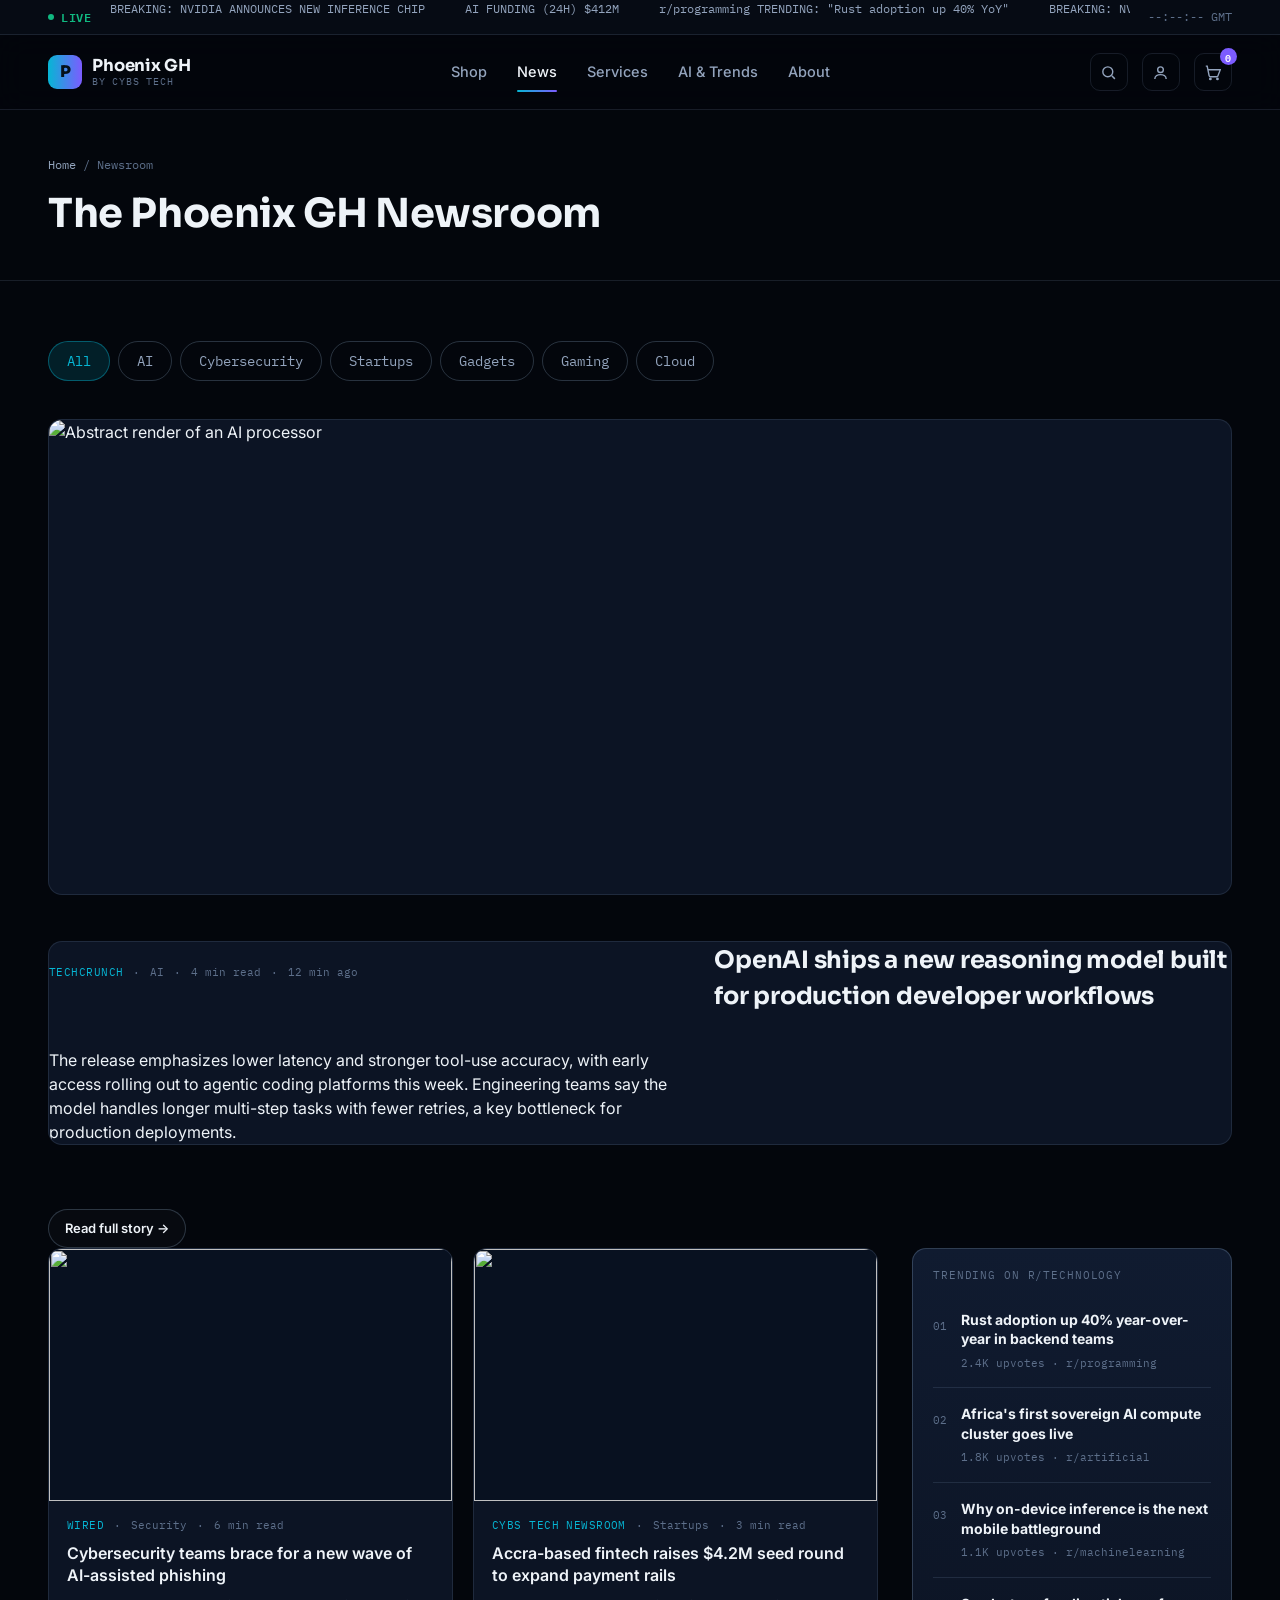
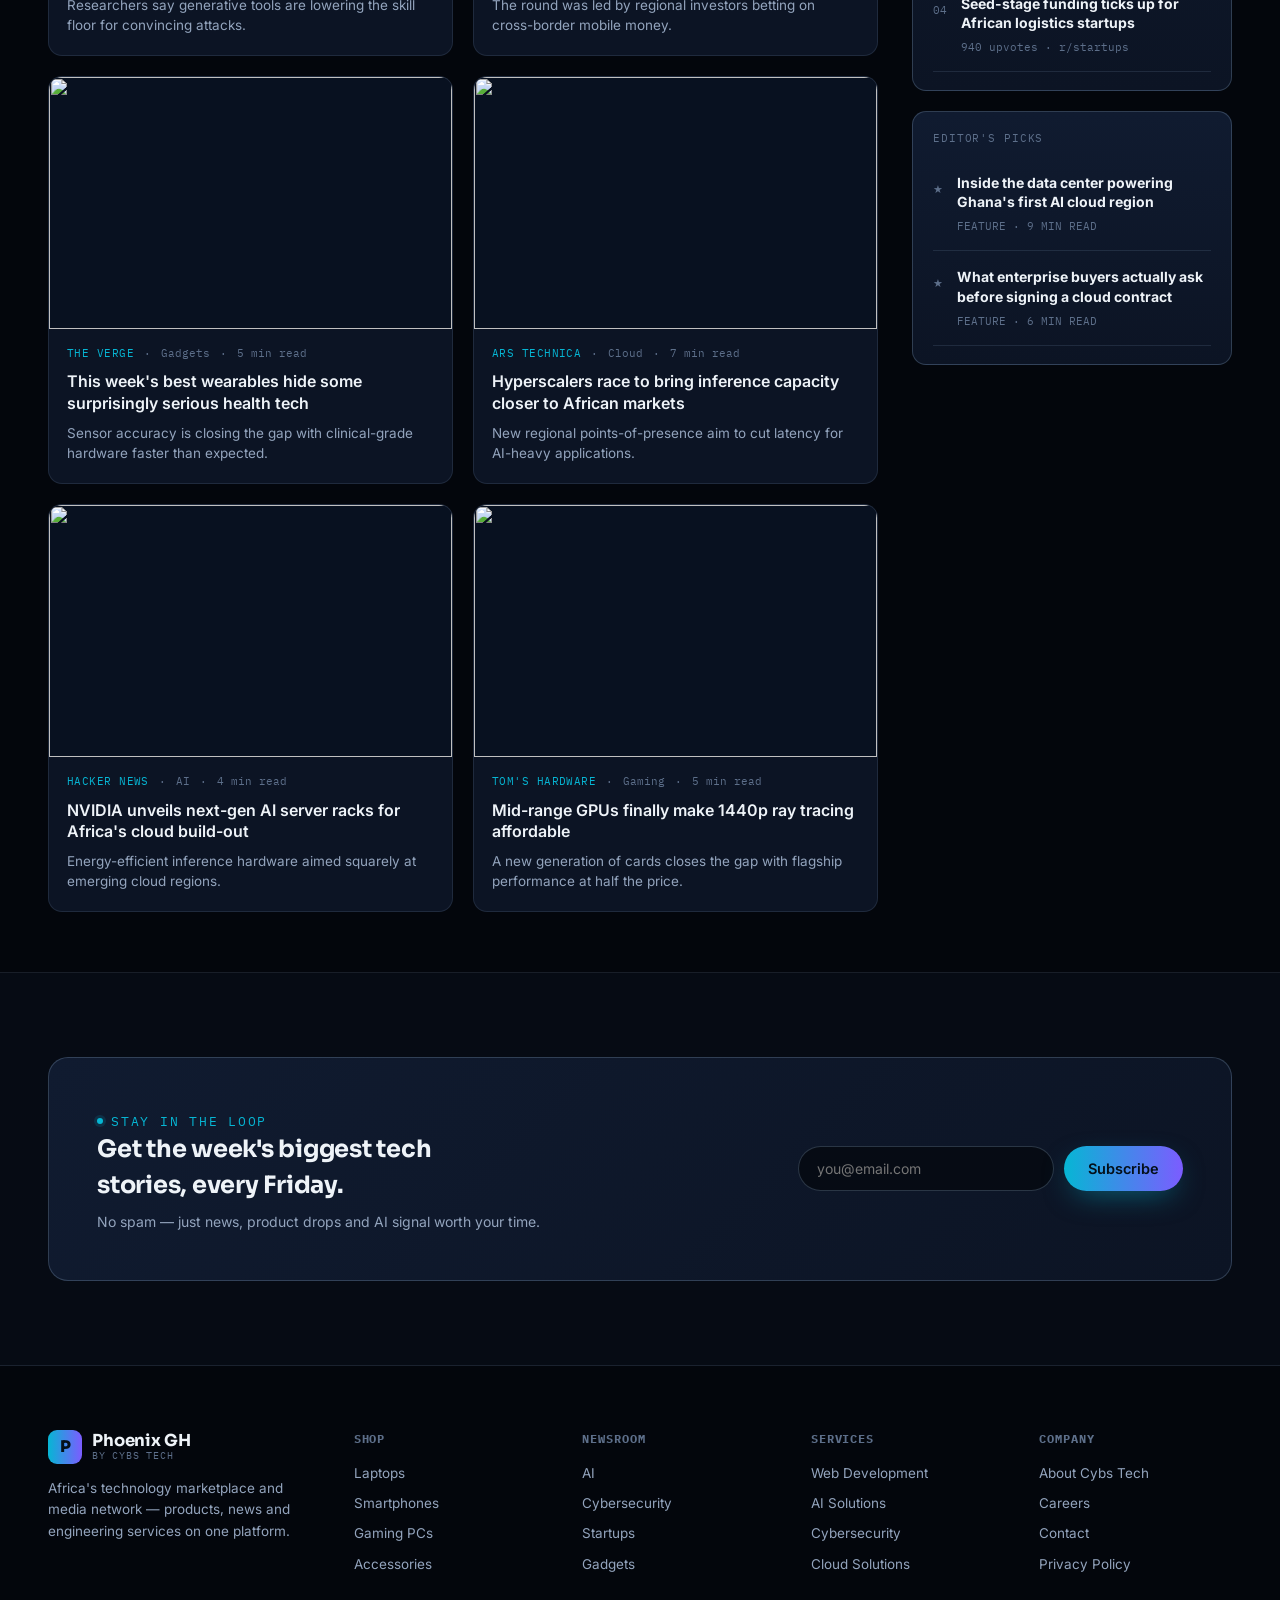
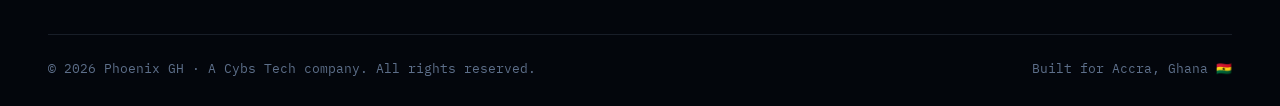
==== news.html @ c7c9de9d "push update" ====
<!DOCTYPE html>
<html lang="en">
<head>
<meta charset="UTF-8">
<meta name="viewport" content="width=device-width, initial-scale=1.0">
<title>Newsroom — Phoenix GH</title>
<meta name="description" content="Breaking technology news, AI updates, cybersecurity alerts and startup news from Phoenix GH.">
<link rel="stylesheet" href="styles.css">
</head>
<body>

<div class="signal-bar">
  <div class="wrap">
    <div class="signal-live"><span class="dot"></span> LIVE</div>
    <div class="signal-track-mask">
      <div class="signal-track">
        <span>BREAKING: NVIDIA ANNOUNCES NEW INFERENCE CHIP</span>
        <span>AI FUNDING (24H) $412M</span>
        <span>r/programming TRENDING: "Rust adoption up 40% YoY"</span>
        <span>BREAKING: NVIDIA ANNOUNCES NEW INFERENCE CHIP</span>
        <span>AI FUNDING (24H) $412M</span>
        <span>r/programming TRENDING: "Rust adoption up 40% YoY"</span>
      </div>
    </div>
    <div class="signal-clock">--:--:-- GMT</div>
  </div>
</div>

<header class="nav">
  <div class="wrap">
    <a href="index.html" class="brand">
      <div class="brand-mark">P</div>
      <div class="brand-text"><strong>Phoenix GH</strong><span>by Cybs Tech</span></div>
    </a>
    <nav class="nav-links">
      <a href="store.html">Shop</a>
      <a href="news.html" class="active">News</a>
      <a href="index.html#services">Services</a>
      <a href="index.html#ai">AI &amp; Trends</a>
      <a href="index.html#about">About</a>
    </nav>
    <div class="nav-actions">
      <button class="icon-btn" aria-label="Search"><svg viewBox="0 0 24 24" fill="none" stroke="currentColor" stroke-width="2"><circle cx="11" cy="11" r="7"/><path d="M21 21l-4.3-4.3"/></svg></button>
      <a href="#" class="icon-btn" aria-label="Account"><svg viewBox="0 0 24 24" fill="none" stroke="currentColor" stroke-width="2"><circle cx="12" cy="8" r="4"/><path d="M4 21c0-4 4-6 8-6s8 2 8 6"/></svg></a>
      <a href="store.html" class="icon-btn" aria-label="Cart"><svg viewBox="0 0 24 24" fill="none" stroke="currentColor" stroke-width="2"><circle cx="9" cy="21" r="1"/><circle cx="19" cy="21" r="1"/><path d="M2.5 3h2l2.7 13.4a2 2 0 0 0 2 1.6h8.6a2 2 0 0 0 2-1.6L23 8H6"/></svg><span class="cart-count">0</span></a>
      <button class="hamburger icon-btn" aria-label="Open menu"><svg viewBox="0 0 24 24" fill="none" stroke="currentColor" stroke-width="2"><path d="M4 7h16M4 12h16M4 17h16"/></svg></button>
    </div>
  </div>
</header>

<div class="mobile-drawer">
  <div class="scrim"></div>
  <div class="panel">
    <button class="close" aria-label="Close menu"><svg width="16" height="16" viewBox="0 0 24 24" fill="none" stroke="currentColor" stroke-width="2"><path d="M18 6 6 18M6 6l12 12"/></svg></button>
    <a href="store.html">Shop</a>
    <a href="news.html">News</a>
    <a href="index.html#services">Services</a>
    <a href="index.html#ai">AI &amp; Trends</a>
    <a href="index.html#about">About</a>
  </div>
</div>

<div class="page-header">
  <div class="wrap">
    <div class="breadcrumb"><a href="index.html">Home</a> / Newsroom</div>
    <h1>The Phoenix GH Newsroom</h1>
  </div>
</div>

<section class="section tight">
  <div class="wrap">

    <div class="tabs">
      <button class="active" data-news-tab="all">All</button>
      <button data-news-tab="ai">AI</button>
      <button data-news-tab="security">Cybersecurity</button>
      <button data-news-tab="startups">Startups</button>
      <button data-news-tab="gadgets">Gadgets</button>
      <button data-news-tab="gaming">Gaming</button>
      <button data-news-tab="cloud">Cloud</button>
    </div>

    <a href="#" class="featured-article" data-article-cat="ai">
      <div class="media"><img src="https://images.unsplash.com/photo-1677442136019-21780ecad995?w=900&h=700&fit=crop" alt="Abstract render of an AI processor"></div>
      <div class="body">
        <div class="news-meta"><span class="src">TechCrunch</span><span>·</span><span>AI</span><span>·</span><span>4 min read</span><span>·</span><span>12 min ago</span></div>
        <h2>OpenAI ships a new reasoning model built for production developer workflows</h2>
        <p>The release emphasizes lower latency and stronger tool-use accuracy, with early access rolling out to agentic coding platforms this week. Engineering teams say the model handles longer multi-step tasks with fewer retries, a key bottleneck for production deployments.</p>
        <a href="#" class="btn btn-ghost btn-sm" style="margin-top:18px;">Read full story →</a>
      </div>
    </a>

    <div class="news-layout">
      <div class="grid-news" style="grid-template-columns:repeat(2,1fr);">

        <a href="#" class="news-card" data-article-cat="security">
          <div class="news-media"><img src="https://images.unsplash.com/photo-1558494949-ef010cbdcc31?w=700&h=440&fit=crop" alt=""></div>
          <div class="news-body">
            <div class="news-meta"><span class="src">Wired</span><span>·</span><span>Security</span><span>·</span><span>6 min read</span></div>
            <div class="news-title">Cybersecurity teams brace for a new wave of AI-assisted phishing</div>
            <p class="news-excerpt">Researchers say generative tools are lowering the skill floor for convincing attacks.</p>
          </div>
        </a>

        <a href="#" class="news-card" data-article-cat="startups">
          <div class="news-media"><img src="https://images.unsplash.com/photo-1521791136064-7986c2920216?w=700&h=440&fit=crop" alt=""></div>
          <div class="news-body">
            <div class="news-meta"><span class="src">Cybs Tech Newsroom</span><span>·</span><span>Startups</span><span>·</span><span>3 min read</span></div>
            <div class="news-title">Accra-based fintech raises $4.2M seed round to expand payment rails</div>
            <p class="news-excerpt">The round was led by regional investors betting on cross-border mobile money.</p>
          </div>
        </a>

        <a href="#" class="news-card" data-article-cat="gadgets">
          <div class="news-media"><img src="https://images.unsplash.com/photo-1511707171634-5f897ff02aa9?w=700&h=440&fit=crop" alt=""></div>
          <div class="news-body">
            <div class="news-meta"><span class="src">The Verge</span><span>·</span><span>Gadgets</span><span>·</span><span>5 min read</span></div>
            <div class="news-title">This week's best wearables hide some surprisingly serious health tech</div>
            <p class="news-excerpt">Sensor accuracy is closing the gap with clinical-grade hardware faster than expected.</p>
          </div>
        </a>

        <a href="#" class="news-card" data-article-cat="cloud">
          <div class="news-media"><img src="https://images.unsplash.com/photo-1591405351990-4726e331f141?w=700&h=440&fit=crop" alt=""></div>
          <div class="news-body">
            <div class="news-meta"><span class="src">Ars Technica</span><span>·</span><span>Cloud</span><span>·</span><span>7 min read</span></div>
            <div class="news-title">Hyperscalers race to bring inference capacity closer to African markets</div>
            <p class="news-excerpt">New regional points-of-presence aim to cut latency for AI-heavy applications.</p>
          </div>
        </a>

        <a href="#" class="news-card" data-article-cat="ai">
          <div class="news-media"><img src="https://images.unsplash.com/photo-1591453089816-0fbb971b454c?w=700&h=440&fit=crop" alt=""></div>
          <div class="news-body">
            <div class="news-meta"><span class="src">Hacker News</span><span>·</span><span>AI</span><span>·</span><span>4 min read</span></div>
            <div class="news-title">NVIDIA unveils next-gen AI server racks for Africa's cloud build-out</div>
            <p class="news-excerpt">Energy-efficient inference hardware aimed squarely at emerging cloud regions.</p>
          </div>
        </a>

        <a href="#" class="news-card" data-article-cat="gaming">
          <div class="news-media"><img src="https://images.unsplash.com/photo-1587202372634-32705e3bf49c?w=700&h=440&fit=crop" alt=""></div>
          <div class="news-body">
            <div class="news-meta"><span class="src">Tom's Hardware</span><span>·</span><span>Gaming</span><span>·</span><span>5 min read</span></div>
            <div class="news-title">Mid-range GPUs finally make 1440p ray tracing affordable</div>
            <p class="news-excerpt">A new generation of cards closes the gap with flagship performance at half the price.</p>
          </div>
        </a>

      </div>

      <aside class="news-sidebar">
        <div class="hero-card" style="margin-bottom:20px;">
          <span class="hero-card-top"><span class="tag">Trending on r/technology</span></span>
          <div class="trend-row"><span class="trend-num">01</span><div><h5>Rust adoption up 40% year-over-year in backend teams</h5><span>2.4K upvotes · r/programming</span></div></div>
          <div class="trend-row"><span class="trend-num">02</span><div><h5>Africa's first sovereign AI compute cluster goes live</h5><span>1.8K upvotes · r/artificial</span></div></div>
          <div class="trend-row"><span class="trend-num">03</span><div><h5>Why on-device inference is the next mobile battleground</h5><span>1.1K upvotes · r/machinelearning</span></div></div>
          <div class="trend-row"><span class="trend-num">04</span><div><h5>Seed-stage funding ticks up for African logistics startups</h5><span>940 upvotes · r/startups</span></div></div>
        </div>

        <div class="hero-card">
          <span class="hero-card-top"><span class="tag">Editor's Picks</span></span>
          <div class="trend-row"><span class="trend-num">★</span><div><h5>Inside the data center powering Ghana's first AI cloud region</h5><span>FEATURE · 9 MIN READ</span></div></div>
          <div class="trend-row"><span class="trend-num">★</span><div><h5>What enterprise buyers actually ask before signing a cloud contract</h5><span>FEATURE · 6 MIN READ</span></div></div>
        </div>
      </aside>
    </div>
  </div>
</section>

<section class="section section-soft">
  <div class="wrap">
    <div class="cta-band">
      <div>
        <span class="eyebrow">Stay in the loop</span>
        <h3>Get the week's biggest tech stories, every Friday.</h3>
        <p>No spam — just news, product drops and AI signal worth your time.</p>
      </div>
      <form class="cta-form">
        <input type="email" placeholder="you@email.com" required>
        <button type="submit" class="btn btn-primary">Subscribe</button>
      </form>
    </div>
  </div>
</section>

<footer class="footer">
  <div class="wrap">
    <div class="footer-top">
      <div class="footer-brand">
        <div class="brand">
          <div class="brand-mark">P</div>
          <div class="brand-text"><strong>Phoenix GH</strong><span>by Cybs Tech</span></div>
        </div>
        <p>Africa's technology marketplace and media network — products, news and engineering services on one platform.</p>
      </div>
      <div class="footer-col">
        <h5>Shop</h5>
        <a href="store.html">Laptops</a>
        <a href="store.html">Smartphones</a>
        <a href="store.html">Gaming PCs</a>
        <a href="store.html">Accessories</a>
      </div>
      <div class="footer-col">
        <h5>Newsroom</h5>
        <a href="news.html">AI</a>
        <a href="news.html">Cybersecurity</a>
        <a href="news.html">Startups</a>
        <a href="news.html">Gadgets</a>
      </div>
      <div class="footer-col">
        <h5>Services</h5>
        <a href="index.html#services">Web Development</a>
        <a href="index.html#services">AI Solutions</a>
        <a href="index.html#services">Cybersecurity</a>
        <a href="index.html#services">Cloud Solutions</a>
      </div>
      <div class="footer-col">
        <h5>Company</h5>
        <a href="#">About Cybs Tech</a>
        <a href="#">Careers</a>
        <a href="#">Contact</a>
        <a href="#">Privacy Policy</a>
      </div>
    </div>
    <div class="footer-bottom">
      <span>© 2026 Phoenix GH · A Cybs Tech company. All rights reserved.</span>
      <span>Built for Accra, Ghana 🇬🇭</span>
    </div>
  </div>
</footer>

<div class="toast"><span class="dot"></span><span>Added to cart</span></div>

<script src="script.js"></script>
</body>
</html>
---- styles.css ----
/* ============================================================
   PHOENIX GH — design tokens
   Signature: a live "system status" ticker + mono-numeral data
   styling threaded through prices, specs and stats — the site
   reads like a trading terminal crossed with a storefront.
   ============================================================ */

@import url('https://fonts.googleapis.com/css2?family=Sora:wght@400;500;600;700;800&family=Inter:wght@400;500;600;700&family=IBM+Plex+Mono:wght@400;500;600&display=swap');

:root{
  --bg: #03060c;
  --bg-soft: #060b14;
  --panel: #0c1424;
  --panel-2: #101b30;
  --border: rgba(148,178,209,0.14);
  --border-strong: rgba(148,178,209,0.26);
  --text: #eef3f8;
  --text-dim: #93a4bd;
  --text-faint: #5d6f8a;

  --accent: #06b6d4;
  --accent-soft: rgba(6,182,212,0.14);
  --accent-2: #7c5cff;
  --success: #10b981;
  --warning: #f59e0b;
  --danger: #ef4444;

  --grad-signal: linear-gradient(90deg,#06b6d4,#7c5cff);

  --display: 'Sora', sans-serif;
  --body: 'Inter', sans-serif;
  --mono: 'IBM Plex Mono', monospace;

  --radius: 14px;
  --radius-sm: 9px;
  --container: 1240px;
}

*{ box-sizing:border-box; margin:0; padding:0; }
html{ scroll-behavior:smooth; }
body{
  background:var(--bg);
  color:var(--text);
  font-family:var(--body);
  line-height:1.5;
  -webkit-font-smoothing:antialiased;
  overflow-x:hidden;
}
img{ max-width:100%; display:block; }
a{ color:inherit; text-decoration:none; }
ul{ list-style:none; }
button{ font-family:inherit; cursor:pointer; border:none; background:none; color:inherit; }
input,select{ font-family:inherit; }

.wrap{ max-width:var(--container); margin:0 auto; padding:0 28px; }

@media (prefers-reduced-motion: reduce){
  *{ animation-duration:0.001ms !important; animation-iteration-count:1 !important; transition-duration:0.001ms !important; scroll-behavior:auto !important; }
}

:focus-visible{
  outline:2px solid var(--accent);
  outline-offset:3px;
  border-radius:4px;
}

/* ---------- typography ---------- */
.eyebrow{
  font-family:var(--mono);
  font-size:12.5px;
  letter-spacing:0.14em;
  text-transform:uppercase;
  color:var(--accent);
  display:inline-flex;
  align-items:center;
  gap:8px;
}
.eyebrow::before{
  content:'';
  width:6px; height:6px; border-radius:50%;
  background:var(--accent);
  box-shadow:0 0 0 3px var(--accent-soft);
}
h1,h2,h3,h4{ font-family:var(--display); font-weight:700; letter-spacing:-0.01em; }
.section-head{ max-width:640px; margin-bottom:40px; }
.section-head h2{ font-size:clamp(28px,3.4vw,42px); margin-top:10px; }
.section-head p{ color:var(--text-dim); margin-top:12px; font-size:16px; }
.section-head-row{
  display:flex; align-items:flex-end; justify-content:space-between; gap:24px;
  margin-bottom:40px; flex-wrap:wrap;
}

.num{ font-family:var(--mono); }

/* ---------- buttons ---------- */
.btn{
  display:inline-flex; align-items:center; justify-content:center; gap:8px;
  padding:13px 24px; border-radius:999px; font-weight:600; font-size:14.5px;
  transition:transform .18s ease, box-shadow .18s ease, background .18s ease, border-color .18s ease;
  white-space:nowrap;
}
.btn-primary{
  background:var(--grad-signal); color:#04101a;
  box-shadow:0 10px 30px -10px rgba(6,182,212,0.55);
}
.btn-primary:hover{ transform:translateY(-2px); box-shadow:0 14px 34px -8px rgba(6,182,212,0.7); }
.btn-ghost{
  border:1px solid var(--border-strong); color:var(--text);
  background:rgba(255,255,255,0.02);
}
.btn-ghost:hover{ border-color:var(--accent); background:var(--accent-soft); }
.btn-sm{ padding:9px 16px; font-size:13px; }
.btn-block{ width:100%; }

/* ============================================================
   TOP SIGNAL BAR — the signature element
   ============================================================ */
.signal-bar{
  background:var(--bg-soft);
  border-bottom:1px solid var(--border);
  font-family:var(--mono);
  font-size:12px;
  color:var(--text-dim);
  overflow:hidden;
  position:relative;
}
.signal-bar .wrap{ display:flex; align-items:center; height:34px; gap:18px; }
.signal-live{
  display:flex; align-items:center; gap:7px; flex-shrink:0;
  color:var(--success); letter-spacing:.06em; font-weight:600;
}
.signal-live .dot{
  width:6px;height:6px;border-radius:50%;background:var(--success);
  animation:pulse 1.6s ease-in-out infinite;
}
@keyframes pulse{ 0%,100%{opacity:1} 50%{opacity:.35} }
.signal-track-mask{ flex:1; overflow:hidden; position:relative; height:34px; }
.signal-track{
  display:flex; gap:40px; align-items:center; position:absolute; white-space:nowrap;
  animation:ticker 32s linear infinite;
}
.signal-track span{ display:flex; gap:8px; align-items:center; }
.signal-track .up{ color:var(--success); }
.signal-track .down{ color:var(--danger); }
@keyframes ticker{ from{ transform:translateX(0); } to{ transform:translateX(-50%); } }
.signal-clock{ flex-shrink:0; color:var(--text-faint); }

/* ============================================================
   NAV
   ============================================================ */
.nav{
  position:sticky; top:0; z-index:80;
  background:rgba(3,6,12,0.82);
  backdrop-filter:blur(14px) saturate(140%);
  border-bottom:1px solid var(--border);
}
.nav .wrap{ display:flex; align-items:center; justify-content:space-between; height:74px; gap:24px; }
.brand{ display:flex; align-items:center; gap:10px; }
.brand-mark{
  width:34px; height:34px; border-radius:9px;
  background:var(--grad-signal);
  display:flex; align-items:center; justify-content:center;
  font-family:var(--display); font-weight:800; color:#04101a; font-size:16px;
  flex-shrink:0;
}
.brand-text{ display:flex; flex-direction:column; line-height:1.1; }
.brand-text strong{ font-family:var(--display); font-size:16.5px; letter-spacing:-0.01em; }
.brand-text span{ font-family:var(--mono); font-size:10px; color:var(--text-faint); letter-spacing:.08em; text-transform:uppercase; }

.nav-links{ display:flex; align-items:center; gap:30px; }
.nav-links a{
  font-size:14.5px; color:var(--text-dim); font-weight:500; position:relative; padding:6px 0;
  transition:color .15s ease;
}
.nav-links a:hover, .nav-links a.active{ color:var(--text); }
.nav-links a.active::after{
  content:''; position:absolute; left:0; right:0; bottom:-3px; height:2px;
  background:var(--grad-signal); border-radius:2px;
}

.nav-actions{ display:flex; align-items:center; gap:14px; }
.icon-btn{
  width:38px; height:38px; border-radius:10px; display:flex; align-items:center; justify-content:center;
  border:1px solid var(--border); color:var(--text-dim); position:relative; flex-shrink:0;
  transition:border-color .15s ease, color .15s ease;
}
.icon-btn:hover{ border-color:var(--accent); color:var(--accent); }
.icon-btn svg{ width:17px; height:17px; }
.cart-count{
  position:absolute; top:-6px; right:-6px; background:var(--accent-2); color:#fff;
  font-family:var(--mono); font-size:10px; font-weight:600; line-height:1;
  min-width:17px; height:17px; border-radius:999px; display:flex; align-items:center; justify-content:center;
  padding:0 3px;
}
.hamburger{ display:none; }

@media (max-width: 980px){
  .nav-links{ display:none; }
  .hamburger{ display:flex; }
}

/* mobile drawer */
.mobile-drawer{
  position:fixed; inset:0; z-index:120; display:none;
}
.mobile-drawer.open{ display:block; }
.mobile-drawer .scrim{
  position:absolute; inset:0; background:rgba(2,4,8,0.6); backdrop-filter:blur(2px);
}
.mobile-drawer .panel{
  position:absolute; top:0; right:0; height:100%; width:min(82vw, 340px);
  background:var(--panel); border-left:1px solid var(--border);
  padding:22px; display:flex; flex-direction:column; gap:4px;
  transform:translateX(100%); transition:transform .28s ease;
}
.mobile-drawer.open .panel{ transform:translateX(0); }
.mobile-drawer a{
  padding:14px 6px; border-bottom:1px solid var(--border); font-size:16px; font-weight:600;
}
.mobile-drawer .close{
  align-self:flex-end; width:36px; height:36px; border-radius:10px; border:1px solid var(--border);
  display:flex; align-items:center; justify-content:center; margin-bottom:10px;
}

/* ============================================================
   HERO
   ============================================================ */
.hero{
  position:relative;
  padding:72px 0 90px;
  background:
    radial-gradient(900px 480px at 18% -10%, rgba(124,92,255,0.20), transparent 60%),
    radial-gradient(900px 520px at 90% 10%, rgba(6,182,212,0.16), transparent 60%);
  border-bottom:1px solid var(--border);
}
.hero .wrap{
  display:grid; grid-template-columns:1.15fr 0.85fr; gap:56px; align-items:center;
}
.hero-head h1{
  font-size:clamp(36px,5vw,60px); line-height:1.04; letter-spacing:-0.02em;
}
.hero-head h1 .grad{
  background:var(--grad-signal); -webkit-background-clip:text; background-clip:text; color:transparent;
}
.hero-head p{ color:var(--text-dim); font-size:17px; margin-top:20px; max-width:480px; }
.hero-cta{ display:flex; gap:12px; margin-top:30px; flex-wrap:wrap; }
.hero-meta{
  margin-top:34px; display:flex; gap:26px; flex-wrap:wrap;
}
.hero-meta div{ display:flex; flex-direction:column; gap:4px; }
.hero-meta .v{ font-family:var(--mono); font-size:22px; font-weight:600; }
.hero-meta .l{ font-size:12px; color:var(--text-faint); letter-spacing:.04em; }

/* hero dashboard stack */
.hero-stack{ display:flex; flex-direction:column; gap:14px; }
.hero-card{
  background:linear-gradient(180deg, var(--panel-2), var(--panel));
  border:1px solid var(--border-strong);
  border-radius:var(--radius);
  padding:18px 20px;
}
.hero-card.feed{ padding:0; overflow:hidden; }
.hero-card-top{ display:flex; align-items:center; justify-content:space-between; margin-bottom:10px; }
.hero-card-top .tag{ font-family:var(--mono); font-size:11px; color:var(--text-faint); letter-spacing:.08em; text-transform:uppercase; }
.feed-row{
  display:flex; gap:12px; align-items:center; padding:13px 20px;
  border-top:1px solid var(--border);
}
.feed-row:first-of-type{ border-top:none; }
.feed-row img{ width:42px; height:42px; border-radius:8px; object-fit:cover; flex-shrink:0; }
.feed-row .t{ font-size:13.5px; font-weight:600; line-height:1.25; }
.feed-row .s{ font-family:var(--mono); font-size:10.5px; color:var(--text-faint); margin-top:3px; }
.market-grid{ display:grid; grid-template-columns:1fr 1fr; gap:10px; }
.market-cell{ font-family:var(--mono); }
.market-cell .l{ font-size:11px; color:var(--text-faint); }
.market-cell .v{ font-size:15px; font-weight:600; margin-top:3px; }
.market-cell .v.up{ color:var(--success); }
.market-cell .v.down{ color:var(--danger); }

@media (max-width: 980px){
  .hero .wrap{ grid-template-columns:1fr; }
  .hero-stack{ order:-1; }
}

/* ============================================================
   GENERIC SECTION
   ============================================================ */
.section{ padding:84px 0; border-bottom:1px solid var(--border); }
.section.tight{ padding:60px 0; }
.section-soft{ background:var(--bg-soft); }

/* ---------- product grid ---------- */
.grid-products{
  display:grid; grid-template-columns:repeat(4, 1fr); gap:20px;
}
.product-card{
  background:var(--panel); border:1px solid var(--border); border-radius:var(--radius);
  overflow:hidden; display:flex; flex-direction:column; transition:border-color .18s ease, transform .18s ease;
}
.product-card:hover{ border-color:var(--border-strong); transform:translateY(-3px); }
.product-media{ position:relative; aspect-ratio:4/3; overflow:hidden; background:#081120; }
.product-media img{ width:100%; height:100%; object-fit:cover; }
.product-badge{
  position:absolute; top:10px; left:10px; background:rgba(3,6,12,0.75); backdrop-filter:blur(4px);
  border:1px solid var(--border-strong); font-family:var(--mono); font-size:10.5px; padding:4px 9px;
  border-radius:999px; color:var(--accent); text-transform:uppercase; letter-spacing:.05em;
}
.product-wish{
  position:absolute; top:10px; right:10px; width:32px; height:32px; border-radius:50%;
  background:rgba(3,6,12,0.6); border:1px solid var(--border); display:flex; align-items:center; justify-content:center;
  color:var(--text-dim);
}
.product-wish svg{ width:15px; height:15px; }
.product-body{ padding:16px 18px 18px; display:flex; flex-direction:column; gap:8px; flex:1; }
.product-cat{ font-family:var(--mono); font-size:11px; color:var(--text-faint); text-transform:uppercase; letter-spacing:.05em; }
.product-name{ font-weight:600; font-size:15px; line-height:1.3; }
.product-rating{ display:flex; align-items:center; gap:6px; font-size:12.5px; color:var(--text-dim); }
.product-rating .stars{ color:var(--warning); letter-spacing:1px; }
.product-foot{ display:flex; align-items:center; justify-content:space-between; margin-top:auto; padding-top:6px; }
.product-price{ font-family:var(--mono); font-weight:600; font-size:17px; }
.product-price .was{ font-size:12px; color:var(--text-faint); text-decoration:line-through; margin-left:6px; font-weight:400; }
.product-stock{ font-size:11px; color:var(--success); display:flex; align-items:center; gap:5px; }
.product-stock.low{ color:var(--warning); }
.add-cart{
  width:38px; height:38px; border-radius:10px; background:var(--accent-soft); color:var(--accent);
  border:1px solid rgba(6,182,212,0.3); display:flex; align-items:center; justify-content:center; flex-shrink:0;
  transition:background .15s ease;
}
.add-cart:hover{ background:var(--accent); color:#04101a; }
.add-cart svg{ width:16px; height:16px; }

@media (max-width:1100px){ .grid-products{ grid-template-columns:repeat(3,1fr); } }
@media (max-width:760px){ .grid-products{ grid-template-columns:repeat(2,1fr); gap:14px; } }
@media (max-width:480px){ .grid-products{ grid-template-columns:1fr 1fr; gap:10px; } .product-body{ padding:12px 13px 14px; gap:6px; } }

/* ---------- news ---------- */
.grid-news{ display:grid; grid-template-columns:repeat(3,1fr); gap:20px; }
.news-card{
  background:var(--panel); border:1px solid var(--border); border-radius:var(--radius); overflow:hidden;
  transition:border-color .18s ease, transform .18s ease;
}
.news-card:hover{ border-color:var(--border-strong); transform:translateY(-3px); }
.news-media{ aspect-ratio:16/10; overflow:hidden; background:#081120; }
.news-media img{ width:100%; height:100%; object-fit:cover; }
.news-body{ padding:16px 18px 20px; }
.news-meta{ display:flex; gap:10px; align-items:center; font-family:var(--mono); font-size:11px; color:var(--text-faint); margin-bottom:10px; flex-wrap:wrap; }
.news-meta .src{ color:var(--accent); text-transform:uppercase; letter-spacing:.04em; }
.news-title{ font-weight:600; font-size:16px; line-height:1.35; }
.news-excerpt{ font-size:13.5px; color:var(--text-dim); margin-top:8px; line-height:1.5; }

@media (max-width:980px){ .grid-news{ grid-template-columns:repeat(2,1fr); } }
@media (max-width:640px){ .grid-news{ grid-template-columns:1fr; } }

/* ---------- AI band ---------- */
.ai-band{
  background:linear-gradient(135deg, rgba(124,92,255,0.10), rgba(6,182,212,0.08));
  position:relative;
}
.ai-grid{ display:grid; grid-template-columns:repeat(4,1fr); gap:16px; margin-top:36px; }
.ai-card{
  background:rgba(255,255,255,0.03); border:1px solid var(--border); border-radius:var(--radius);
  padding:22px; display:flex; flex-direction:column; gap:10px;
}
.ai-chip{
  font-family:var(--mono); font-size:11px; padding:5px 10px; border-radius:999px; width:fit-content;
  border:1px solid var(--border-strong); color:var(--text-dim); text-transform:uppercase; letter-spacing:.04em;
}
.ai-card h4{ font-size:15.5px; }
.ai-card p{ font-size:13px; color:var(--text-dim); line-height:1.5; }
@media (max-width:980px){ .ai-grid{ grid-template-columns:repeat(2,1fr); } }
@media (max-width:480px){ .ai-grid{ grid-template-columns:1fr; } }

/* ---------- market insights ---------- */
.insights-grid{ display:grid; grid-template-columns:repeat(4,1fr); gap:16px; }
.insight-card{
  background:var(--panel); border:1px solid var(--border); border-radius:var(--radius); padding:20px;
}
.insight-card .l{ font-family:var(--mono); font-size:11px; color:var(--text-faint); text-transform:uppercase; letter-spacing:.05em; }
.insight-card .v{ font-family:var(--mono); font-size:24px; font-weight:600; margin-top:10px; }
.insight-card .v.up{ color:var(--success); }
.insight-card .v.down{ color:var(--danger); }
.insight-card .d{ font-size:12px; margin-top:6px; color:var(--text-dim); }
.insight-note{ font-size:12px; color:var(--text-faint); margin-top:18px; font-family:var(--mono); }
@media (max-width:980px){ .insights-grid{ grid-template-columns:repeat(2,1fr); } }

/* ---------- services ---------- */
.grid-services{ display:grid; grid-template-columns:repeat(4,1fr); gap:18px; }
.service-card{
  background:var(--panel); border:1px solid var(--border); border-radius:var(--radius); padding:26px;
  display:flex; flex-direction:column; gap:14px; transition:border-color .18s ease;
}
.service-card:hover{ border-color:var(--accent); }
.service-icon{
  width:42px; height:42px; border-radius:11px; background:var(--accent-soft); color:var(--accent);
  display:flex; align-items:center; justify-content:center;
}
.service-icon svg{ width:20px; height:20px; }
.service-card h4{ font-size:16px; }
.service-card p{ font-size:13.5px; color:var(--text-dim); line-height:1.5; }
.service-card a{ font-size:13px; font-weight:600; color:var(--accent); margin-top:auto; }
@media (max-width:980px){ .grid-services{ grid-template-columns:repeat(2,1fr); } }
@media (max-width:480px){ .grid-services{ grid-template-columns:1fr; } }

/* ---------- newsletter / CTA ---------- */
.cta-band{
  background:linear-gradient(135deg, var(--panel-2), var(--panel));
  border:1px solid var(--border-strong); border-radius:20px; padding:48px;
  display:flex; align-items:center; justify-content:space-between; gap:30px; flex-wrap:wrap;
}
.cta-band h3{ font-size:24px; max-width:420px; }
.cta-band p{ color:var(--text-dim); margin-top:8px; font-size:14px; }
.cta-form{ display:flex; gap:10px; flex-wrap:wrap; }
.cta-form input{
  background:var(--bg-soft); border:1px solid var(--border-strong); border-radius:999px;
  padding:13px 18px; color:var(--text); min-width:240px; font-size:14px;
}
.cta-form input:focus{ outline:none; border-color:var(--accent); }

/* ============================================================
   FOOTER
   ============================================================ */
.footer{ padding:64px 0 28px; }
.footer-top{ display:grid; grid-template-columns:1.4fr 1fr 1fr 1fr 1fr; gap:36px; }
.footer-brand p{ color:var(--text-dim); font-size:13.5px; margin-top:14px; max-width:280px; line-height:1.6; }
.footer-col h5{ font-family:var(--mono); font-size:11.5px; text-transform:uppercase; letter-spacing:.08em; color:var(--text-faint); margin-bottom:16px; }
.footer-col a, .footer-col li{ display:block; font-size:13.5px; color:var(--text-dim); margin-bottom:10px; }
.footer-col a:hover{ color:var(--text); }
.footer-bottom{
  margin-top:50px; padding-top:24px; border-top:1px solid var(--border);
  display:flex; justify-content:space-between; align-items:center; flex-wrap:wrap; gap:12px;
  font-size:12.5px; color:var(--text-faint); font-family:var(--mono);
}
.socials{ display:flex; gap:10px; }
.socials a{
  width:34px; height:34px; border-radius:9px; border:1px solid var(--border); display:flex;
  align-items:center; justify-content:center; color:var(--text-dim);
}
.socials a:hover{ border-color:var(--accent); color:var(--accent); }
.socials svg{ width:15px; height:15px; }

@media (max-width:980px){
  .footer-top{ grid-template-columns:1fr 1fr; }
  .footer-brand{ grid-column:1/-1; }
}
@media (max-width:560px){
  .footer-top{ grid-template-columns:1fr 1fr; gap:24px; }
  .cta-band{ padding:30px; }
}

/* ---------- page header (store/news) ---------- */
.page-header{ padding:46px 0 36px; border-bottom:1px solid var(--border); }
.page-header h1{ font-size:clamp(28px,4vw,40px); margin-top:10px; }
.breadcrumb{ font-family:var(--mono); font-size:12px; color:var(--text-faint); margin-bottom:6px; }
.breadcrumb a{ color:var(--text-dim); }
.breadcrumb a:hover{ color:var(--accent); }

/* ---------- toolbar ---------- */
.toolbar{
  display:flex; align-items:center; justify-content:space-between; gap:16px; flex-wrap:wrap;
  margin-bottom:26px;
}
.search-box{
  flex:1; min-width:220px; display:flex; align-items:center; gap:10px;
  background:var(--panel); border:1px solid var(--border-strong); border-radius:999px; padding:11px 18px;
}
.search-box svg{ width:16px; height:16px; color:var(--text-faint); flex-shrink:0; }
.search-box input{ background:none; border:none; color:var(--text); width:100%; font-size:14px; }
.search-box input:focus{ outline:none; }
.sort-select{
  background:var(--panel); border:1px solid var(--border-strong); border-radius:999px; padding:11px 16px;
  color:var(--text); font-size:13.5px;
}
.filter-toggle{ display:none; }

/* ---------- store layout ---------- */
.store-layout{ display:grid; grid-template-columns:250px 1fr; gap:30px; align-items:start; }
.filters{
  background:var(--panel); border:1px solid var(--border); border-radius:var(--radius); padding:22px;
  position:sticky; top:94px;
}
.filter-group{ padding:18px 0; border-bottom:1px solid var(--border); }
.filter-group:first-child{ padding-top:0; }
.filter-group:last-child{ border-bottom:none; }
.filter-group h5{ font-family:var(--mono); font-size:11.5px; text-transform:uppercase; letter-spacing:.06em; color:var(--text-faint); margin-bottom:14px; }
.filter-row{ display:flex; align-items:center; gap:10px; font-size:13.5px; color:var(--text-dim); margin-bottom:10px; cursor:pointer; }
.filter-row input{ accent-color:var(--accent); width:15px; height:15px; }
.filter-row .count{ margin-left:auto; color:var(--text-faint); font-family:var(--mono); font-size:11.5px; }
.range-row{ display:flex; justify-content:space-between; font-family:var(--mono); font-size:12px; color:var(--text-dim); margin-bottom:8px; }
.range-row input[type=range]{ width:100%; accent-color:var(--accent); }

.results-count{ font-size:13px; color:var(--text-faint); margin-bottom:18px; font-family:var(--mono); }

@media (max-width:980px){
  .store-layout{ grid-template-columns:1fr; }
  .filters{
    position:fixed; inset:0 0 0 auto; width:min(86vw,340px); height:100%;
    border-radius:0; border-left:1px solid var(--border); border-top:none; border-bottom:none; border-right:none;
    transform:translateX(100%); transition:transform .28s ease; z-index:130; overflow-y:auto;
  }
  .filters.open{ transform:translateX(0); }
  .filter-toggle{ display:inline-flex; }
}

/* ---------- pagination ---------- */
.pagination{ display:flex; justify-content:center; gap:8px; margin-top:40px; }
.pagination button{
  width:38px; height:38px; border-radius:10px; border:1px solid var(--border); color:var(--text-dim);
  font-family:var(--mono); font-size:13px;
}
.pagination button.active{ background:var(--grad-signal); color:#04101a; border-color:transparent; }
.pagination button:hover:not(.active){ border-color:var(--accent); color:var(--accent); }

/* ---------- news page ---------- */
.tabs{ display:flex; gap:8px; overflow-x:auto; padding-bottom:4px; margin-bottom:34px; }
.tabs button{
  flex-shrink:0; padding:10px 18px; border-radius:999px; border:1px solid var(--border-strong);
  font-size:13.5px; color:var(--text-dim); font-family:var(--mono);
}
.tabs button.active{ background:var(--accent-soft); color:var(--accent); border-color:rgba(6,182,212,0.4); }

.featured-article{
  display:grid; grid-template-columns:1.1fr 0.9fr; gap:34px; align-items:center;
  background:var(--panel); border:1px solid var(--border); border-radius:var(--radius); overflow:hidden;
  margin-bottom:46px;
}
.featured-article .media{ aspect-ratio:4/3; overflow:hidden; height:100%; }
.featured-article .media img{ width:100%; height:100%; object-fit:cover; }
.featured-article .body{ padding:30px 34px 30px 0; }
.featured-article .body h2{ font-size:clamp(22px,3vw,30px); margin-top:14px; line-height:1.25; }
.featured-article .body p{ color:var(--text-dim); margin-top:14px; font-size:14.5px; line-height:1.6; }
@media (max-width:860px){
  .featured-article{ grid-template-columns:1fr; }
  .featured-article .body{ padding:0 24px 28px; }
}

.news-sidebar{ display:flex; flex-direction:column; gap:0; }
.trend-row{
  display:flex; gap:14px; align-items:flex-start; padding:16px 0; border-bottom:1px solid var(--border);
}
.trend-row:first-child{ padding-top:0; }
.trend-num{ font-family:var(--mono); color:var(--text-faint); font-size:13px; padding-top:2px; }
.trend-row h5{ font-size:14px; line-height:1.4; }
.trend-row span{ font-family:var(--mono); font-size:11px; color:var(--text-faint); margin-top:6px; display:block; }

.news-layout{ display:grid; grid-template-columns:1fr 320px; gap:34px; align-items:start; }
@media (max-width:980px){ .news-layout{ grid-template-columns:1fr; } }

.toast{
  position:fixed; bottom:24px; left:50%; transform:translateX(-50%) translateY(20px);
  background:var(--panel-2); border:1px solid var(--border-strong); border-radius:999px;
  padding:13px 22px; font-size:13.5px; display:flex; align-items:center; gap:10px;
  opacity:0; pointer-events:none; transition:opacity .25s ease, transform .25s ease; z-index:200;
}
.toast.show{ opacity:1; transform:translateX(-50%) translateY(0); }
.toast .dot{ width:7px;height:7px;border-radius:50%;background:var(--success); }
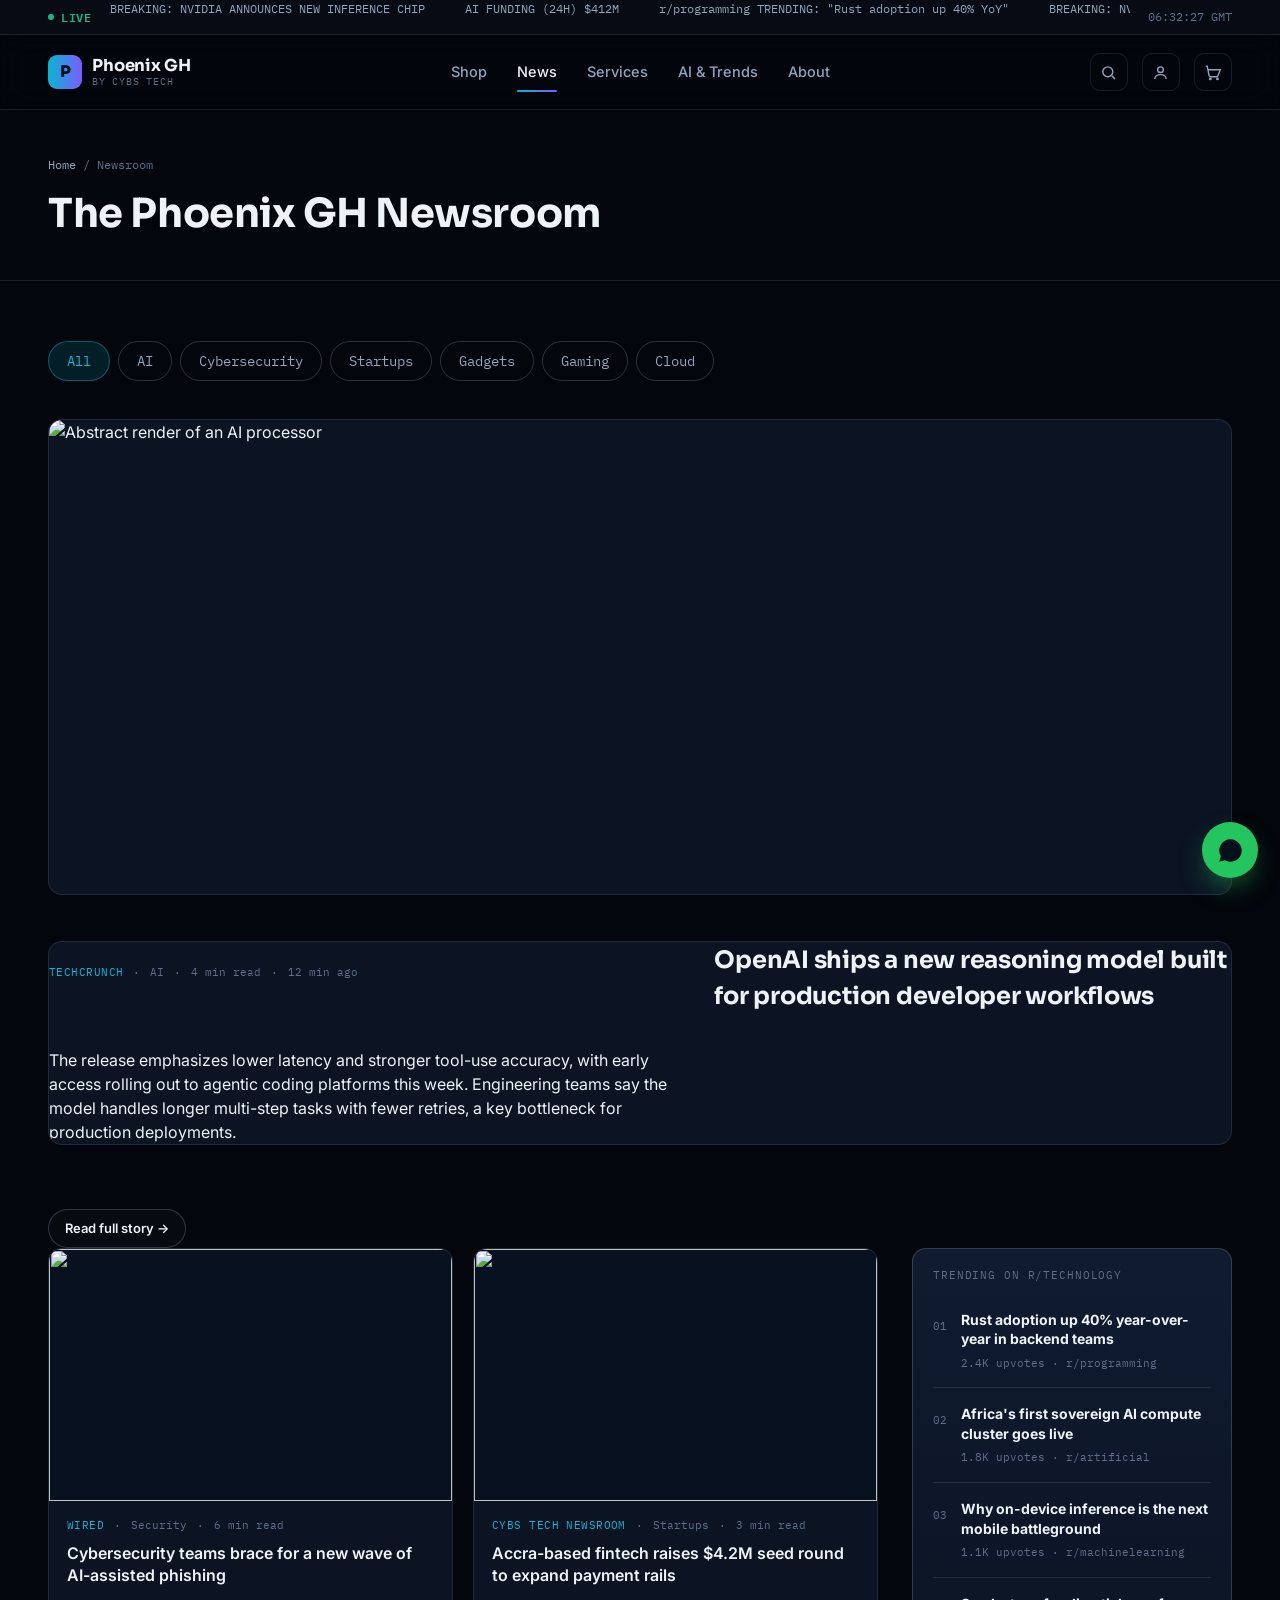
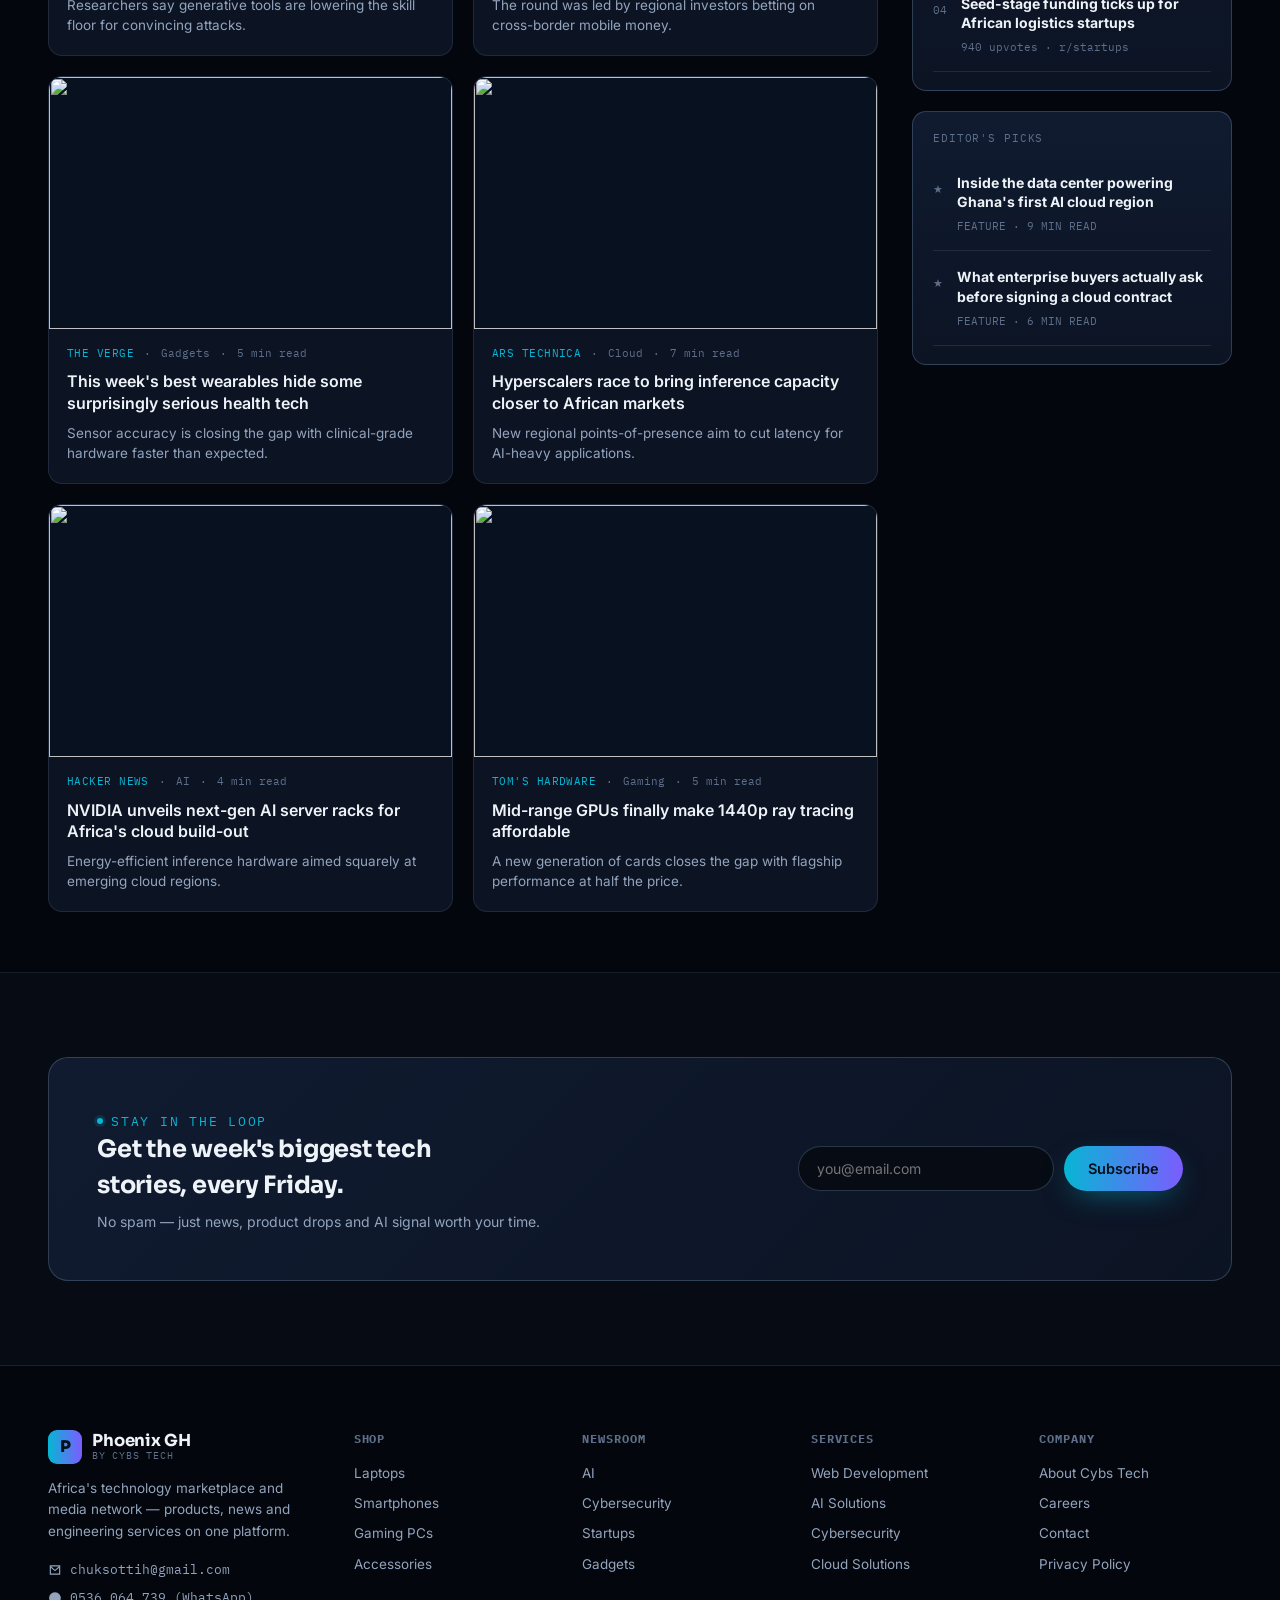
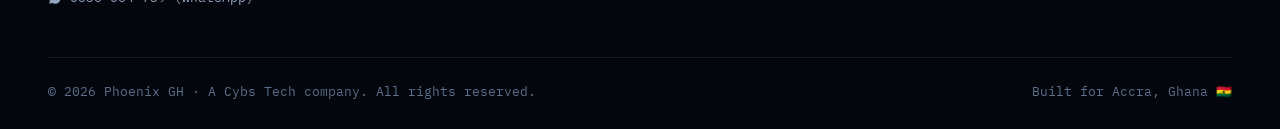
==== commit 968646b8: "phonix update" ====
--- a/news.html
+++ b/news.html
@@ -193,6 +193,10 @@
           <div class="brand-text"><strong>Phoenix GH</strong><span>by Cybs Tech</span></div>
         </div>
         <p>Africa's technology marketplace and media network — products, news and engineering services on one platform.</p>
+        <div class="footer-contact">
+          <a href="mailto:chuksottih@gmail.com"><svg viewBox="0 0 24 24" fill="none" stroke="currentColor" stroke-width="2"><path d="M4 5h16v14H4z"/><path d="M4 6l8 7 8-7"/></svg> chuksottih@gmail.com</a>
+          <a href="https://wa.me/233536064739" target="_blank" rel="noopener"><svg viewBox="0 0 24 24" fill="currentColor"><path d="M17.5 14.4c-.3-.1-1.7-.8-2-.9-.3-.1-.5-.1-.7.1-.2.3-.7.9-.9 1.1-.2.2-.3.2-.6.1-1.6-.7-2.6-1.5-3.6-3.2-.1-.2-.1-.4.1-.6.2-.2.4-.5.6-.7.2-.2.2-.4.1-.6-.1-.2-.7-1.7-1-2.3-.2-.5-.4-.4-.6-.4h-.5c-.2 0-.5.1-.7.4-.2.3-.9 1-.9 2.3 0 1.4 1 2.7 1.1 2.9.1.2 1.9 3 4.7 4.1 2.3.9 2.8.7 3.3.7.5-.1 1.7-.7 1.9-1.3.2-.6.2-1.1.2-1.2 0-.1-.1-.2-.3-.3z"/><path d="M12 2a10 10 0 0 0-8.6 15.1L2 22l5-1.3A10 10 0 1 0 12 2z"/></svg> 0536 064 739 (WhatsApp)</a>
+        </div>
       </div>
       <div class="footer-col">
         <h5>Shop</h5>
@@ -232,6 +236,10 @@
 
 <div class="toast"><span class="dot"></span><span>Added to cart</span></div>
 
+<a href="https://wa.me/233536064739?text=Hi%20Phoenix%20GH%2C%20I%27d%20like%20some%20help%20with%20a%20product." target="_blank" rel="noopener" class="float-whatsapp" aria-label="Chat with us on WhatsApp">
+  <svg viewBox="0 0 24 24" fill="currentColor"><path d="M17.5 14.4c-.3-.1-1.7-.8-2-.9-.3-.1-.5-.1-.7.1-.2.3-.7.9-.9 1.1-.2.2-.3.2-.6.1-1.6-.7-2.6-1.5-3.6-3.2-.1-.2-.1-.4.1-.6.2-.2.4-.5.6-.7.2-.2.2-.4.1-.6-.1-.2-.7-1.7-1-2.3-.2-.5-.4-.4-.6-.4h-.5c-.2 0-.5.1-.7.4-.2.3-.9 1-.9 2.3 0 1.4 1 2.7 1.1 2.9.1.2 1.9 3 4.7 4.1 2.3.9 2.8.7 3.3.7.5-.1 1.7-.7 1.9-1.3.2-.6.2-1.1.2-1.2 0-.1-.1-.2-.3-.3z"/><path d="M12 2a10 10 0 0 0-8.6 15.1L2 22l5-1.3A10 10 0 1 0 12 2z"/></svg>
+</a>
+
 <script src="script.js"></script>
 </body>
 </html>
--- a/styles.css
+++ b/styles.css
@@ -329,6 +329,37 @@
 .add-cart:hover{ background:var(--accent); color:#04101a; }
 .add-cart svg{ width:16px; height:16px; }
 
+.contact-row{ display:flex; gap:8px; margin-top:10px; }
+.contact-link{
+  flex:1; display:flex; align-items:center; justify-content:center; gap:6px;
+  padding:8px 8px; border-radius:9px; border:1px solid var(--border-strong);
+  font-size:11.5px; font-weight:600; color:var(--text-dim);
+  transition:border-color .15s ease, color .15s ease, background .15s ease;
+}
+.contact-link svg{ width:13px; height:13px; flex-shrink:0; }
+.contact-link.whatsapp:hover{ border-color:#22c55e; color:#22c55e; background:rgba(34,197,94,0.08); }
+.contact-link.email:hover{ border-color:var(--accent); color:var(--accent); background:var(--accent-soft); }
+
+/* ---------- floating whatsapp ---------- */
+.float-whatsapp{
+  position:fixed; bottom:22px; right:22px; width:56px; height:56px; border-radius:50%;
+  background:#22c55e; display:flex; align-items:center; justify-content:center;
+  box-shadow:0 12px 28px -8px rgba(34,197,94,0.6); z-index:150;
+  transition:transform .18s ease;
+}
+.float-whatsapp:hover{ transform:scale(1.07); }
+.float-whatsapp svg{ width:27px; height:27px; color:#04101a; }
+@media (max-width:560px){
+  .float-whatsapp{ width:50px; height:50px; bottom:16px; right:16px; }
+  .float-whatsapp svg{ width:23px; height:23px; }
+}
+
+/* ---------- footer contact ---------- */
+.footer-contact{ display:flex; flex-direction:column; gap:9px; margin-top:18px; font-family:var(--mono); font-size:12.5px; }
+.footer-contact a{ color:var(--text-dim); display:flex; align-items:center; gap:8px; }
+.footer-contact a:hover{ color:var(--accent); }
+.footer-contact svg{ width:14px; height:14px; flex-shrink:0; }
+
 @media (max-width:1100px){ .grid-products{ grid-template-columns:repeat(3,1fr); } }
 @media (max-width:760px){ .grid-products{ grid-template-columns:repeat(2,1fr); gap:14px; } }
 @media (max-width:480px){ .grid-products{ grid-template-columns:1fr 1fr; gap:10px; } .product-body{ padding:12px 13px 14px; gap:6px; } }
